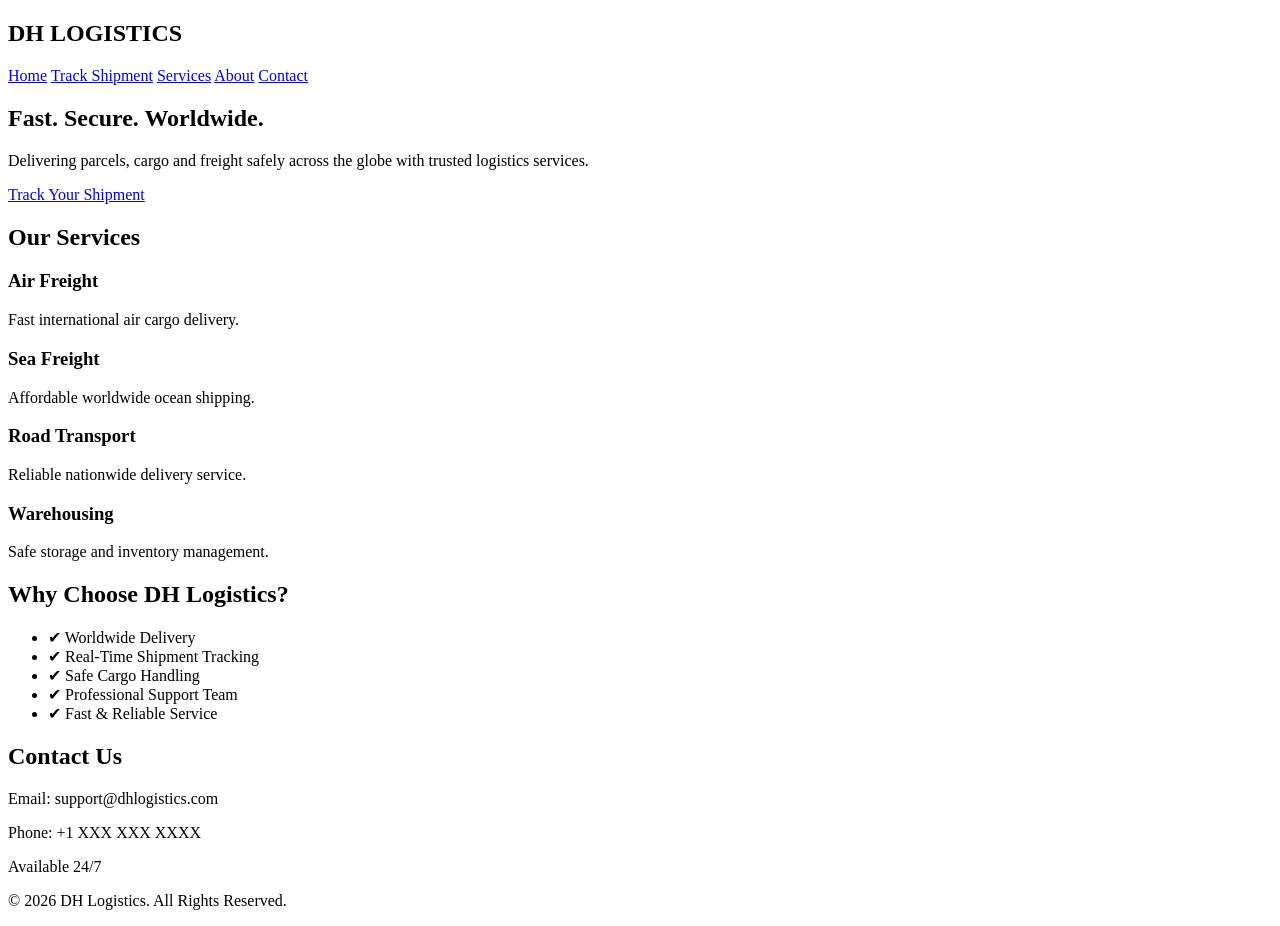
==== index.html @ b18bd750 "Create index.html" ====
<!DOCTYPE html>
<html lang="en">
<head>
<meta charset="UTF-8">
<meta name="viewport" content="width=device-width, initial-scale=1.0">

<title>DH Logistics | Worldwide Shipping</title>

<link rel="stylesheet" href="css/style.css">

<link href="https://fonts.googleapis.com/css2?family=Poppins:wght@300;400;500;600;700&display=swap" rel="stylesheet">

</head>

<body>

<header>

<div class="logo">
<h2>DH LOGISTICS</h2>
</div>

<nav>
<a href="index.html">Home</a>
<a href="track.html">Track Shipment</a>
<a href="#services">Services</a>
<a href="#about">About</a>
<a href="#contact">Contact</a>
</nav>

</header>

<section class="hero">

<div class="hero-content">

<h1>Fast. Secure. Worldwide.</h1>

<p>

Delivering parcels, cargo and freight safely across the globe with trusted logistics services.

</p>

<a href="track.html" class="btn">

Track Your Shipment

</a>

</div>

</section>

<section id="services" class="services">

<h2>Our Services</h2>

<div class="service-grid">

<div class="card">

<h3>Air Freight</h3>

<p>Fast international air cargo delivery.</p>

</div>

<div class="card">

<h3>Sea Freight</h3>

<p>Affordable worldwide ocean shipping.</p>

</div>

<div class="card">

<h3>Road Transport</h3>

<p>Reliable nationwide delivery service.</p>

</div>

<div class="card">

<h3>Warehousing</h3>

<p>Safe storage and inventory management.</p>

</div>

</div>

</section>

<section id="about" class="about">

<h2>Why Choose DH Logistics?</h2>

<ul>

<li>✔ Worldwide Delivery</li>

<li>✔ Real-Time Shipment Tracking</li>

<li>✔ Safe Cargo Handling</li>

<li>✔ Professional Support Team</li>

<li>✔ Fast & Reliable Service</li>

</ul>

</section>

<section id="contact" class="contact">

<h2>Contact Us</h2>

<p>Email: support@dhlogistics.com</p>

<p>Phone: +1 XXX XXX XXXX</p>

<p>Available 24/7</p>

</section>

<footer>

<p>

© 2026 DH Logistics. All Rights Reserved.

</p>

</footer>

</body>

</html>
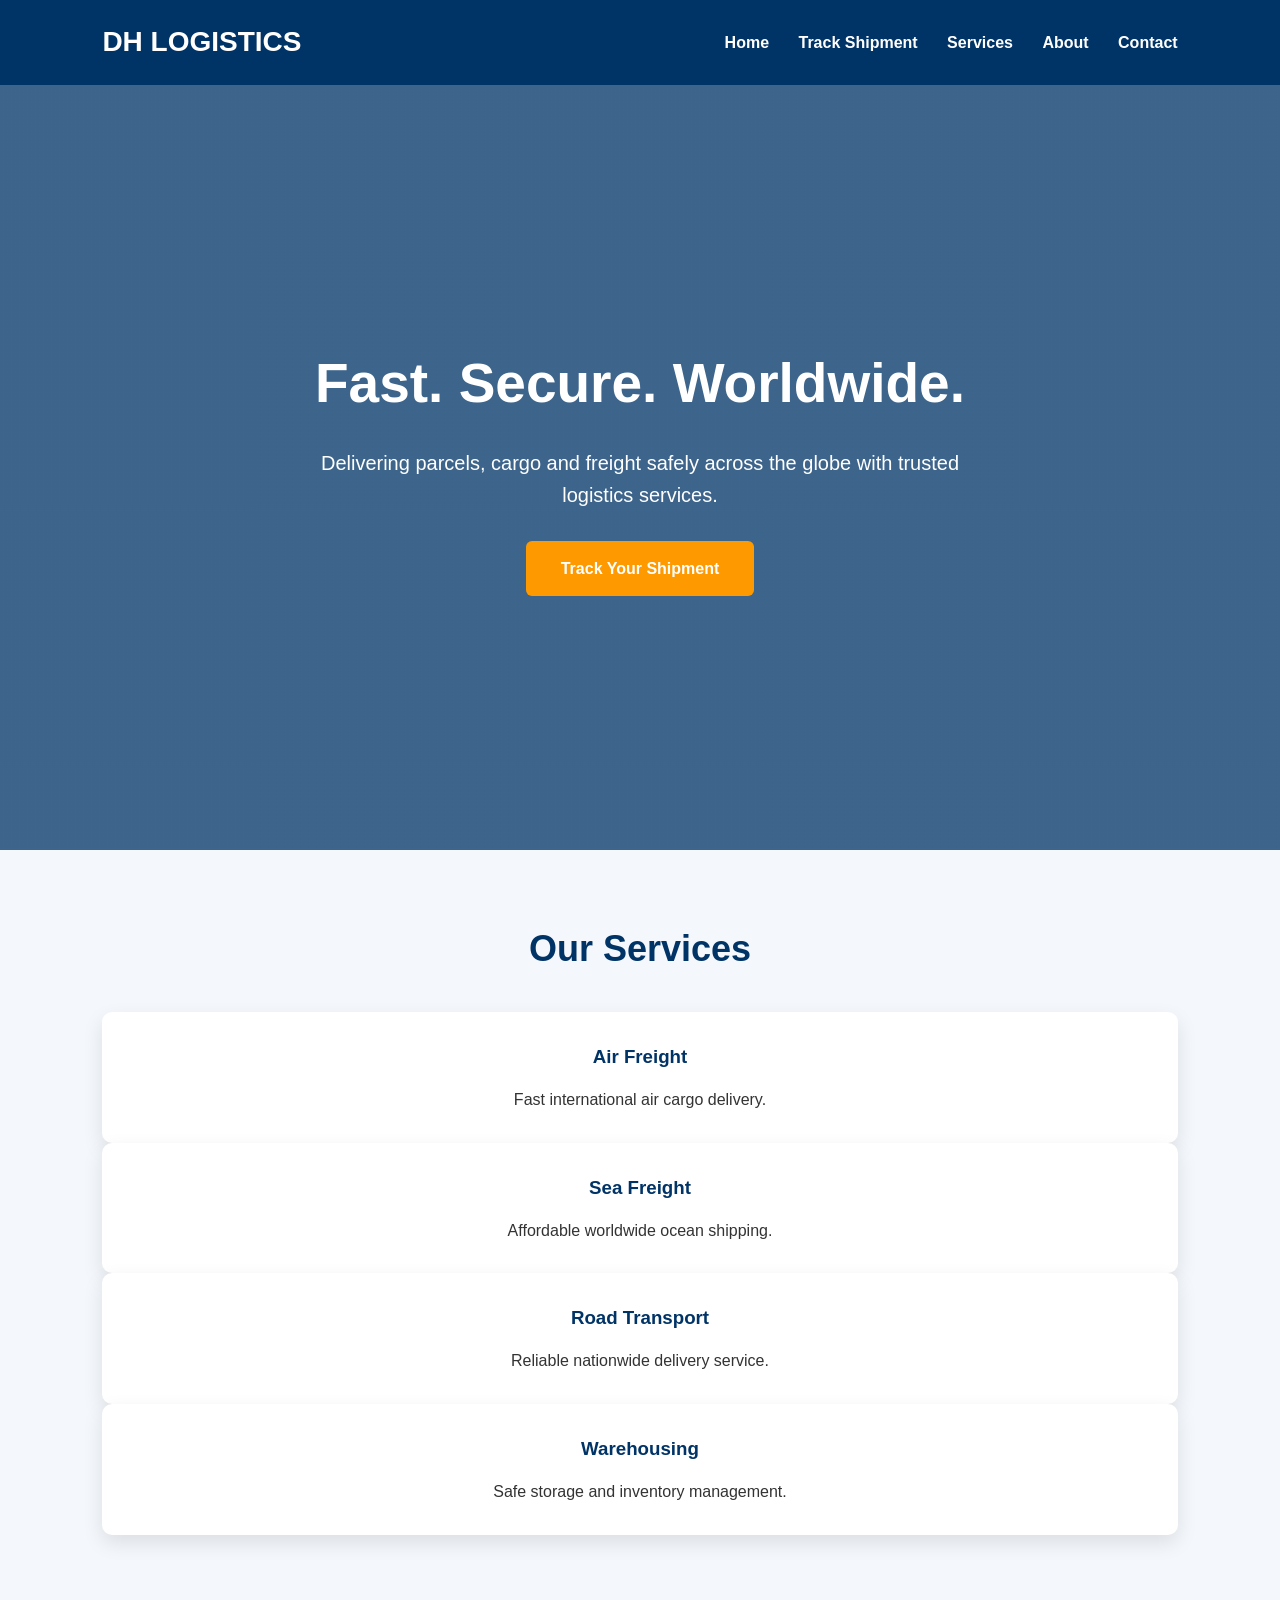
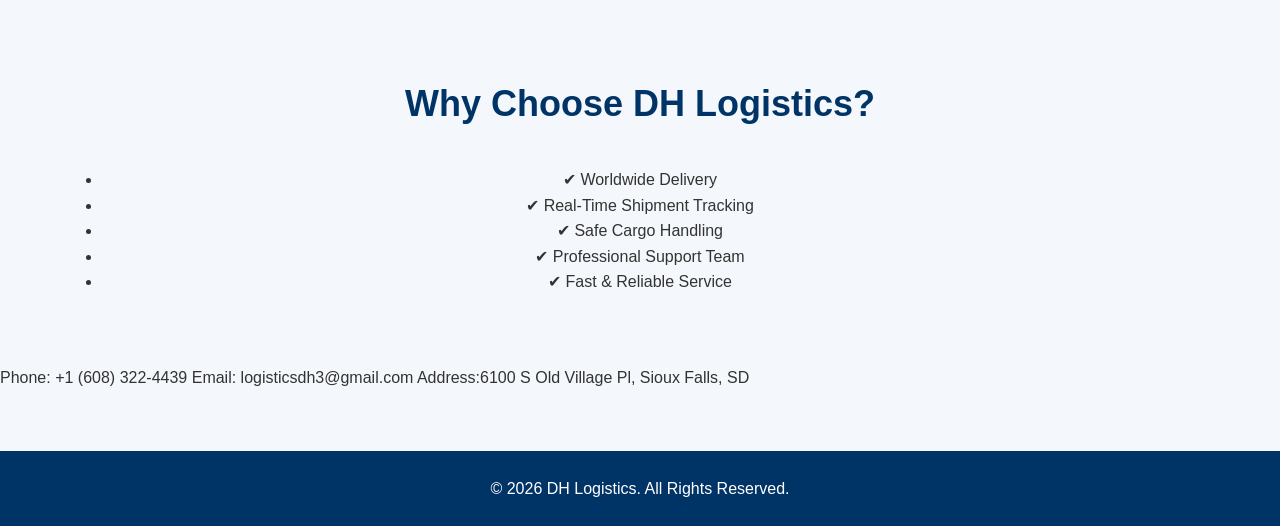
==== commit 85341a70: "Update index.html" ====
--- a/index.html
+++ b/index.html
@@ -115,14 +115,10 @@
 </section>
 
 <section id="contact" class="contact">
+Phone: +1 (608) 322-4439
+Email: logisticsdh3@gmail.com
+Address:6100 S Old Village Pl, Sioux Falls, SD
 
-<h2>Contact Us</h2>
-
-<p>Email: support@dhlogistics.com</p>
-
-<p>Phone: +1 XXX XXX XXXX</p>
-
-<p>Available 24/7</p>
 
 </section>
 
--- a/css/style.css
+++ b/css/style.css
@@ -0,0 +1,215 @@
+/* =========================
+   DH Logistics Style
+========================= */
+
+*{
+margin:0;
+padding:0;
+box-sizing:border-box;
+}
+
+body{
+font-family:Arial, Helvetica, sans-serif;
+background:#f4f7fb;
+color:#333;
+line-height:1.6;
+}
+
+/* Header */
+
+header{
+background:#003366;
+color:#fff;
+padding:20px 8%;
+display:flex;
+justify-content:space-between;
+align-items:center;
+flex-wrap:wrap;
+}
+
+.logo h2{
+font-size:28px;
+font-weight:bold;
+}
+
+nav a{
+color:white;
+text-decoration:none;
+margin-left:25px;
+font-weight:bold;
+transition:.3s;
+}
+
+nav a:hover{
+color:#ff9900;
+}
+
+/* Hero */
+
+.hero{
+background:linear-gradient(rgba(0,51,102,.75),rgba(0,51,102,.75)),
+url("https://images.unsplash.com/photo-1519003722824-194d4455a60c?auto=format&fit=crop&w=1600&q=80");
+background-size:cover;
+background-position:center;
+height:85vh;
+display:flex;
+justify-content:center;
+align-items:center;
+text-align:center;
+padding:20px;
+color:white;
+}
+
+.hero h1{
+font-size:55px;
+margin-bottom:20px;
+}
+
+.hero p{
+font-size:20px;
+max-width:700px;
+margin:auto;
+margin-bottom:30px;
+}
+
+.btn{
+display:inline-block;
+background:#ff9900;
+padding:15px 35px;
+border-radius:6px;
+text-decoration:none;
+color:white;
+font-weight:bold;
+transition:.3s;
+}
+
+.btn:hover{
+background:#e68900;
+}
+
+/* Sections */
+
+.services,
+.about{
+padding:70px 8%;
+text-align:center;
+}
+
+.services h2,
+.about h2{
+font-size:36px;
+margin-bottom:35px;
+color:#003366;
+}
+
+/* Cards */
+
+.cards{
+display:grid;
+grid-template-columns:repeat(auto-fit,minmax(230px,1fr));
+gap:25px;
+}
+
+.card{
+background:white;
+padding:30px;
+border-radius:10px;
+box-shadow:0 8px 20px rgba(0,0,0,.1);
+transition:.3s;
+}
+
+.card:hover{
+transform:translateY(-8px);
+}
+
+.card h3{
+color:#003366;
+margin-bottom:15px;
+}
+
+/* Tracking Page */
+
+.container{
+max-width:750px;
+margin:50px auto;
+background:white;
+padding:35px;
+border-radius:10px;
+box-shadow:0 8px 20px rgba(0,0,0,.1);
+}
+
+input{
+width:100%;
+padding:15px;
+font-size:17px;
+border:1px solid #ccc;
+border-radius:6px;
+margin:20px 0;
+}
+
+button{
+width:100%;
+padding:15px;
+background:#ff9900;
+border:none;
+color:white;
+font-size:18px;
+font-weight:bold;
+border-radius:6px;
+cursor:pointer;
+transition:.3s;
+}
+
+button:hover{
+background:#e68900;
+}
+
+#result{
+margin-top:30px;
+padding:25px;
+background:#eef5ff;
+border-radius:8px;
+}
+
+/* Footer */
+
+footer{
+background:#003366;
+color:white;
+text-align:center;
+padding:25px;
+margin-top:60px;
+}
+
+/* Mobile */
+
+@media(max-width:768px){
+
+header{
+flex-direction:column;
+text-align:center;
+}
+
+nav{
+margin-top:15px;
+}
+
+nav a{
+display:block;
+margin:10px 0;
+}
+
+.hero{
+height:auto;
+padding:90px 20px;
+}
+
+.hero h1{
+font-size:38px;
+}
+
+.hero p{
+font-size:18px;
+}
+
+}
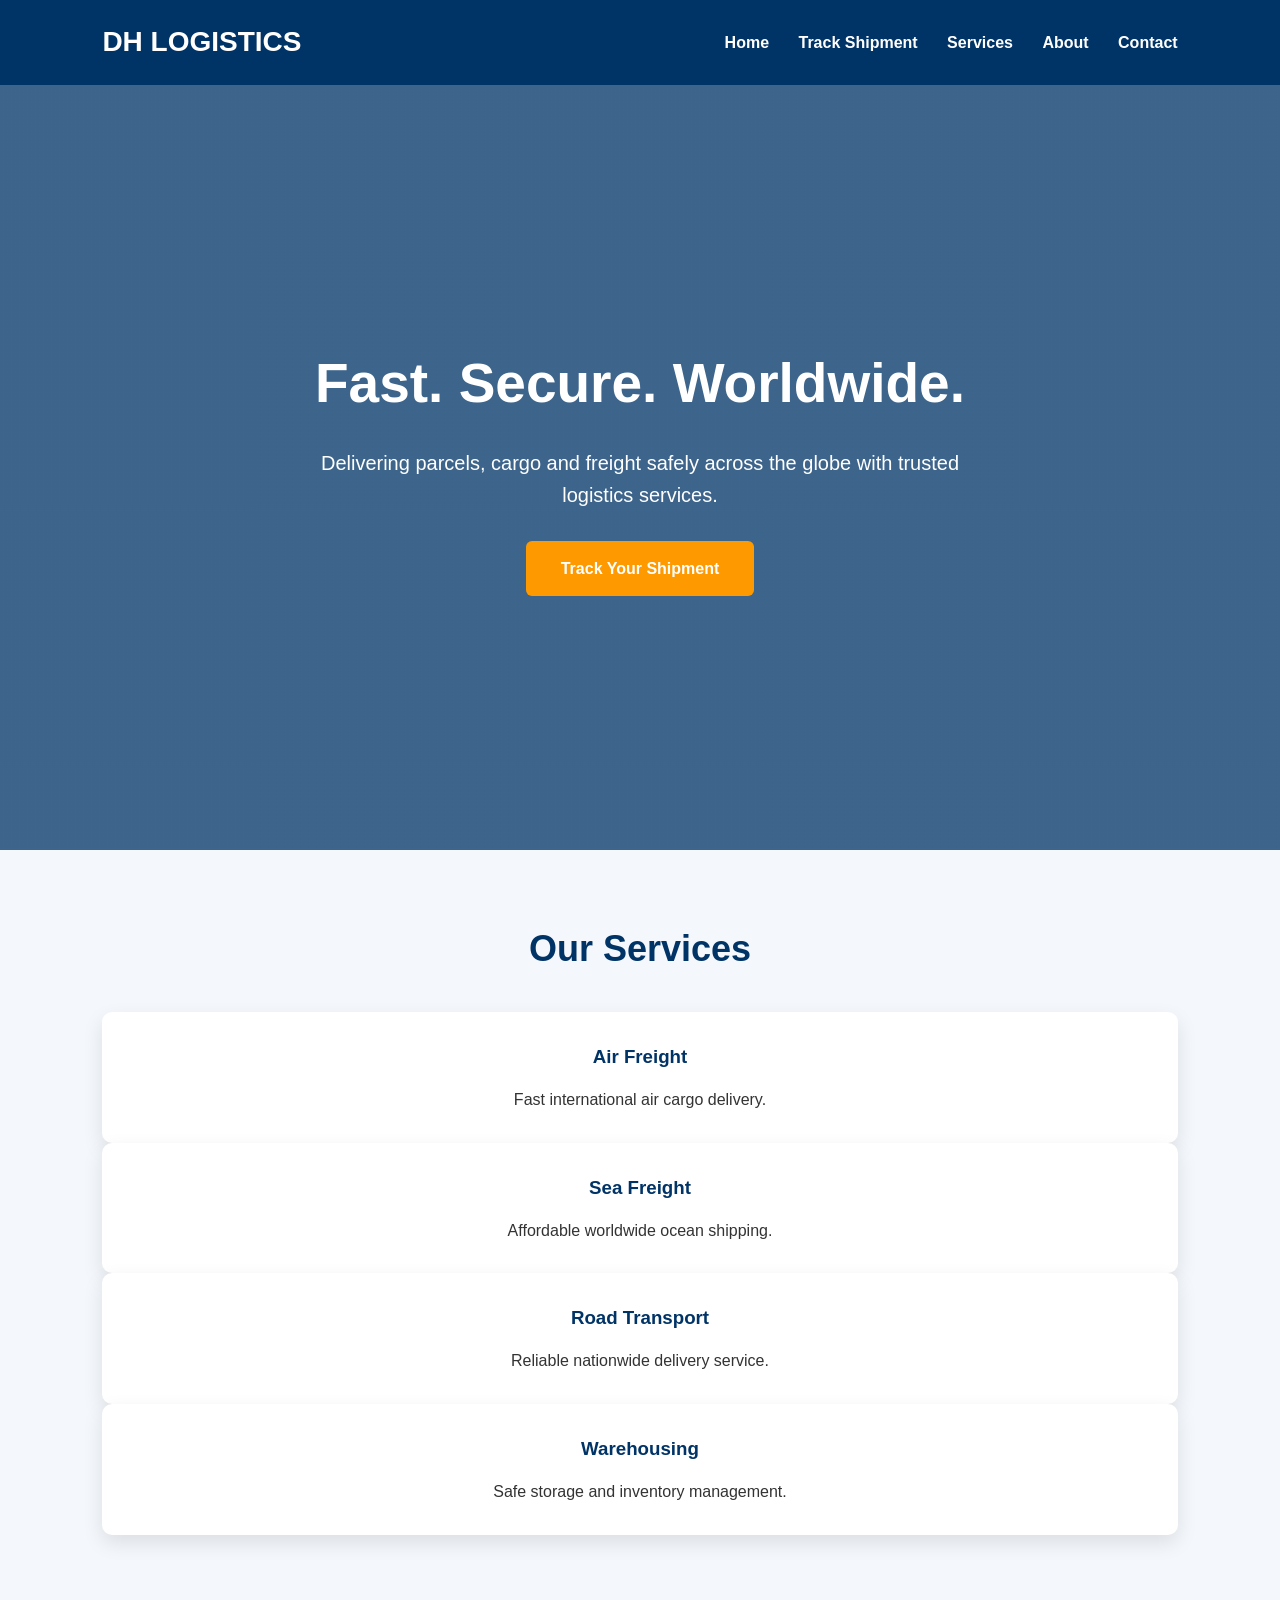
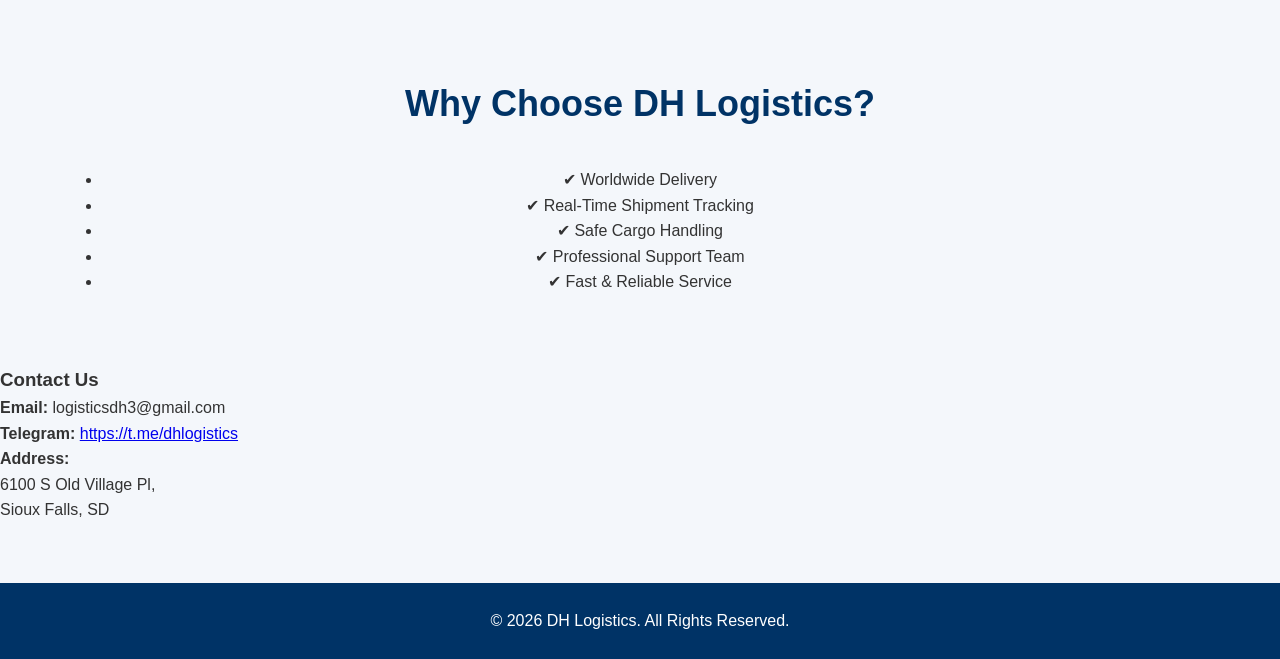
==== commit 123dde91: "Update index.html" ====
--- a/index.html
+++ b/index.html
@@ -114,11 +114,20 @@
 
 </section>
 
-<section id="contact" class="contact">
-Phone: +1 (608) 322-4439
-Email: logisticsdh3@gmail.com
-Address:6100 S Old Village Pl, Sioux Falls, SD
+<h3>Contact Us</h3>
 
+<p><strong>Email:</strong> logisticsdh3@gmail.com</p>
+
+<p><strong>Telegram:</strong>
+<a href="https://t.me/dhlogistics" target="_blank">
+https://t.me/dhlogistics
+</a>
+</p>
+
+<p><strong>Address:</strong><br>
+6100 S Old Village Pl,<br>
+Sioux Falls, SD
+</p>
 
 </section>
 
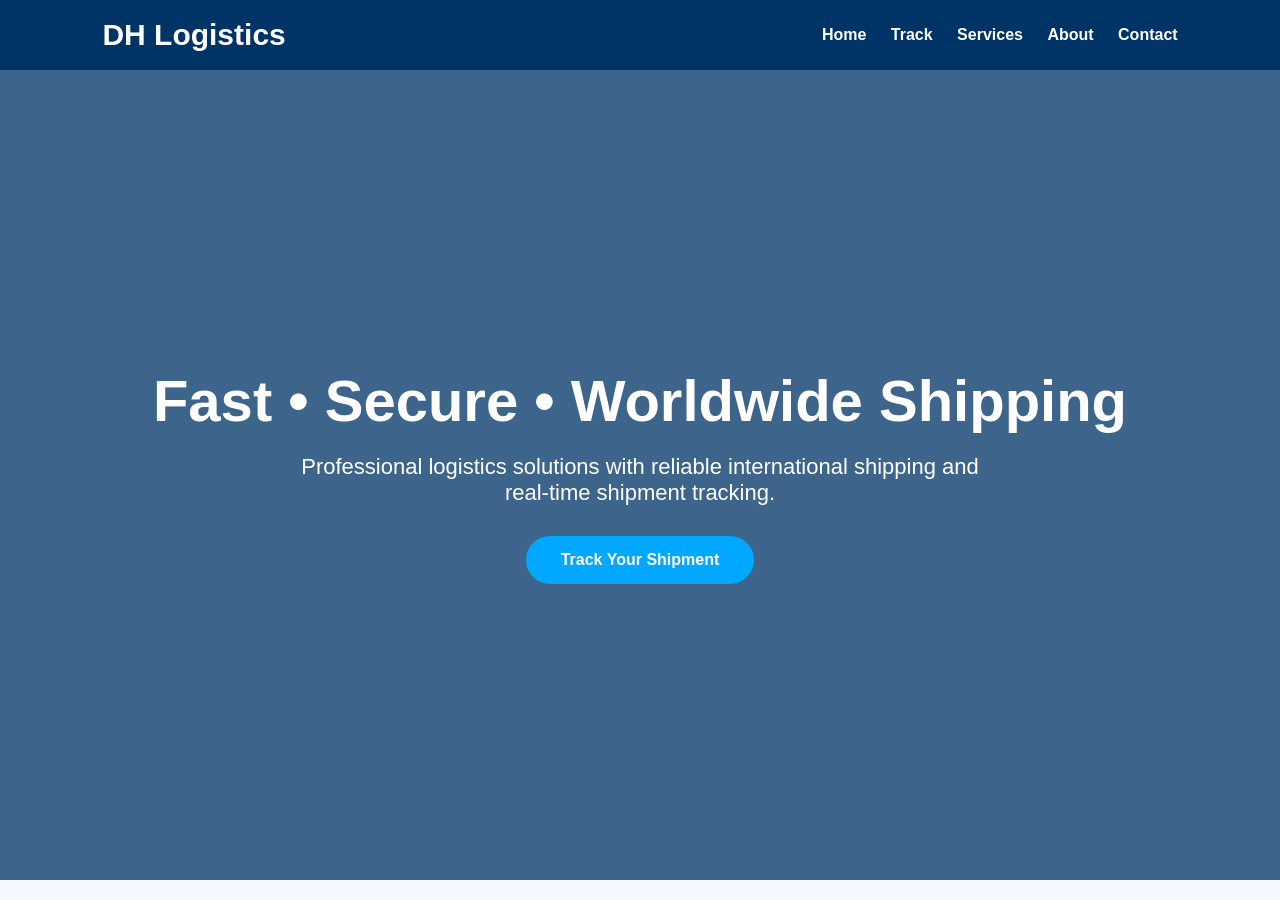
==== commit a6cbe30e: "Update index.html" ====
--- a/index.html
+++ b/index.html
@@ -3,144 +3,121 @@
 <head>
 <meta charset="UTF-8">
 <meta name="viewport" content="width=device-width, initial-scale=1.0">
+<title>DH Logistics | Fast, Secure & Worldwide Shipping</title>
 
-<title>DH Logistics | Worldwide Shipping</title>
+<style>
+*{
+margin:0;
+padding:0;
+box-sizing:border-box;
+font-family:Arial,Helvetica,sans-serif;
+}
 
-<link rel="stylesheet" href="css/style.css">
+body{
+background:#f4f8fc;
+color:#333;
+}
 
-<link href="https://fonts.googleapis.com/css2?family=Poppins:wght@300;400;500;600;700&display=swap" rel="stylesheet">
+header{
+background:#003366;
+padding:18px 8%;
+display:flex;
+justify-content:space-between;
+align-items:center;
+position:sticky;
+top:0;
+z-index:1000;
+}
 
+.logo{
+color:white;
+font-size:30px;
+font-weight:bold;
+}
+
+nav a{
+color:white;
+text-decoration:none;
+margin-left:20px;
+font-weight:bold;
+}
+
+nav a:hover{
+color:#00A8FF;
+}
+
+.hero{
+height:90vh;
+display:flex;
+justify-content:center;
+align-items:center;
+text-align:center;
+background:linear-gradient(rgba(0,51,102,.75),rgba(0,51,102,.75)),
+url("https://images.unsplash.com/photo-1519003722824-194d4455a60c?auto=format&fit=crop&w=1600&q=80");
+background-size:cover;
+background-position:center;
+color:white;
+padding:20px;
+}
+
+.hero h1{
+font-size:58px;
+margin-bottom:20px;
+}
+
+.hero p{
+font-size:22px;
+max-width:700px;
+margin:auto;
+}
+
+.btn{
+display:inline-block;
+margin-top:30px;
+padding:15px 35px;
+background:#00A8FF;
+color:white;
+text-decoration:none;
+border-radius:40px;
+font-weight:bold;
+}
+
+.btn:hover{
+background:#0088dd;
+}
+</style>
 </head>
 
 <body>
 
 <header>
 
-<div class="logo">
-<h2>DH LOGISTICS</h2>
-</div>
+<div class="logo">DH Logistics</div>
 
 <nav>
-<a href="index.html">Home</a>
-<a href="track.html">Track Shipment</a>
-<a href="#services">Services</a>
-<a href="#about">About</a>
-<a href="#contact">Contact</a>
+<a href="#">Home</a>
+<a href="track.html">Track</a>
+<a href="#">Services</a>
+<a href="#">About</a>
+<a href="#">Contact</a>
 </nav>
 
 </header>
 
 <section class="hero">
 
-<div class="hero-content">
+<div>
 
-<h1>Fast. Secure. Worldwide.</h1>
+<h1>Fast • Secure • Worldwide Shipping</h1>
 
 <p>
-
-Delivering parcels, cargo and freight safely across the globe with trusted logistics services.
-
+Professional logistics solutions with reliable international shipping and real-time shipment tracking.
 </p>
 
 <a href="track.html" class="btn">
-
 Track Your Shipment
-
 </a>
 
 </div>
 
 </section>
-
-<section id="services" class="services">
-
-<h2>Our Services</h2>
-
-<div class="service-grid">
-
-<div class="card">
-
-<h3>Air Freight</h3>
-
-<p>Fast international air cargo delivery.</p>
-
-</div>
-
-<div class="card">
-
-<h3>Sea Freight</h3>
-
-<p>Affordable worldwide ocean shipping.</p>
-
-</div>
-
-<div class="card">
-
-<h3>Road Transport</h3>
-
-<p>Reliable nationwide delivery service.</p>
-
-</div>
-
-<div class="card">
-
-<h3>Warehousing</h3>
-
-<p>Safe storage and inventory management.</p>
-
-</div>
-
-</div>
-
-</section>
-
-<section id="about" class="about">
-
-<h2>Why Choose DH Logistics?</h2>
-
-<ul>
-
-<li>✔ Worldwide Delivery</li>
-
-<li>✔ Real-Time Shipment Tracking</li>
-
-<li>✔ Safe Cargo Handling</li>
-
-<li>✔ Professional Support Team</li>
-
-<li>✔ Fast & Reliable Service</li>
-
-</ul>
-
-</section>
-
-<h3>Contact Us</h3>
-
-<p><strong>Email:</strong> logisticsdh3@gmail.com</p>
-
-<p><strong>Telegram:</strong>
-<a href="https://t.me/dhlogistics" target="_blank">
-https://t.me/dhlogistics
-</a>
-</p>
-
-<p><strong>Address:</strong><br>
-6100 S Old Village Pl,<br>
-Sioux Falls, SD
-</p>
-
-</section>
-
-<footer>
-
-<p>
-
-© 2026 DH Logistics. All Rights Reserved.
-
-</p>
-
-</footer>
-
-</body>
-
-</html>
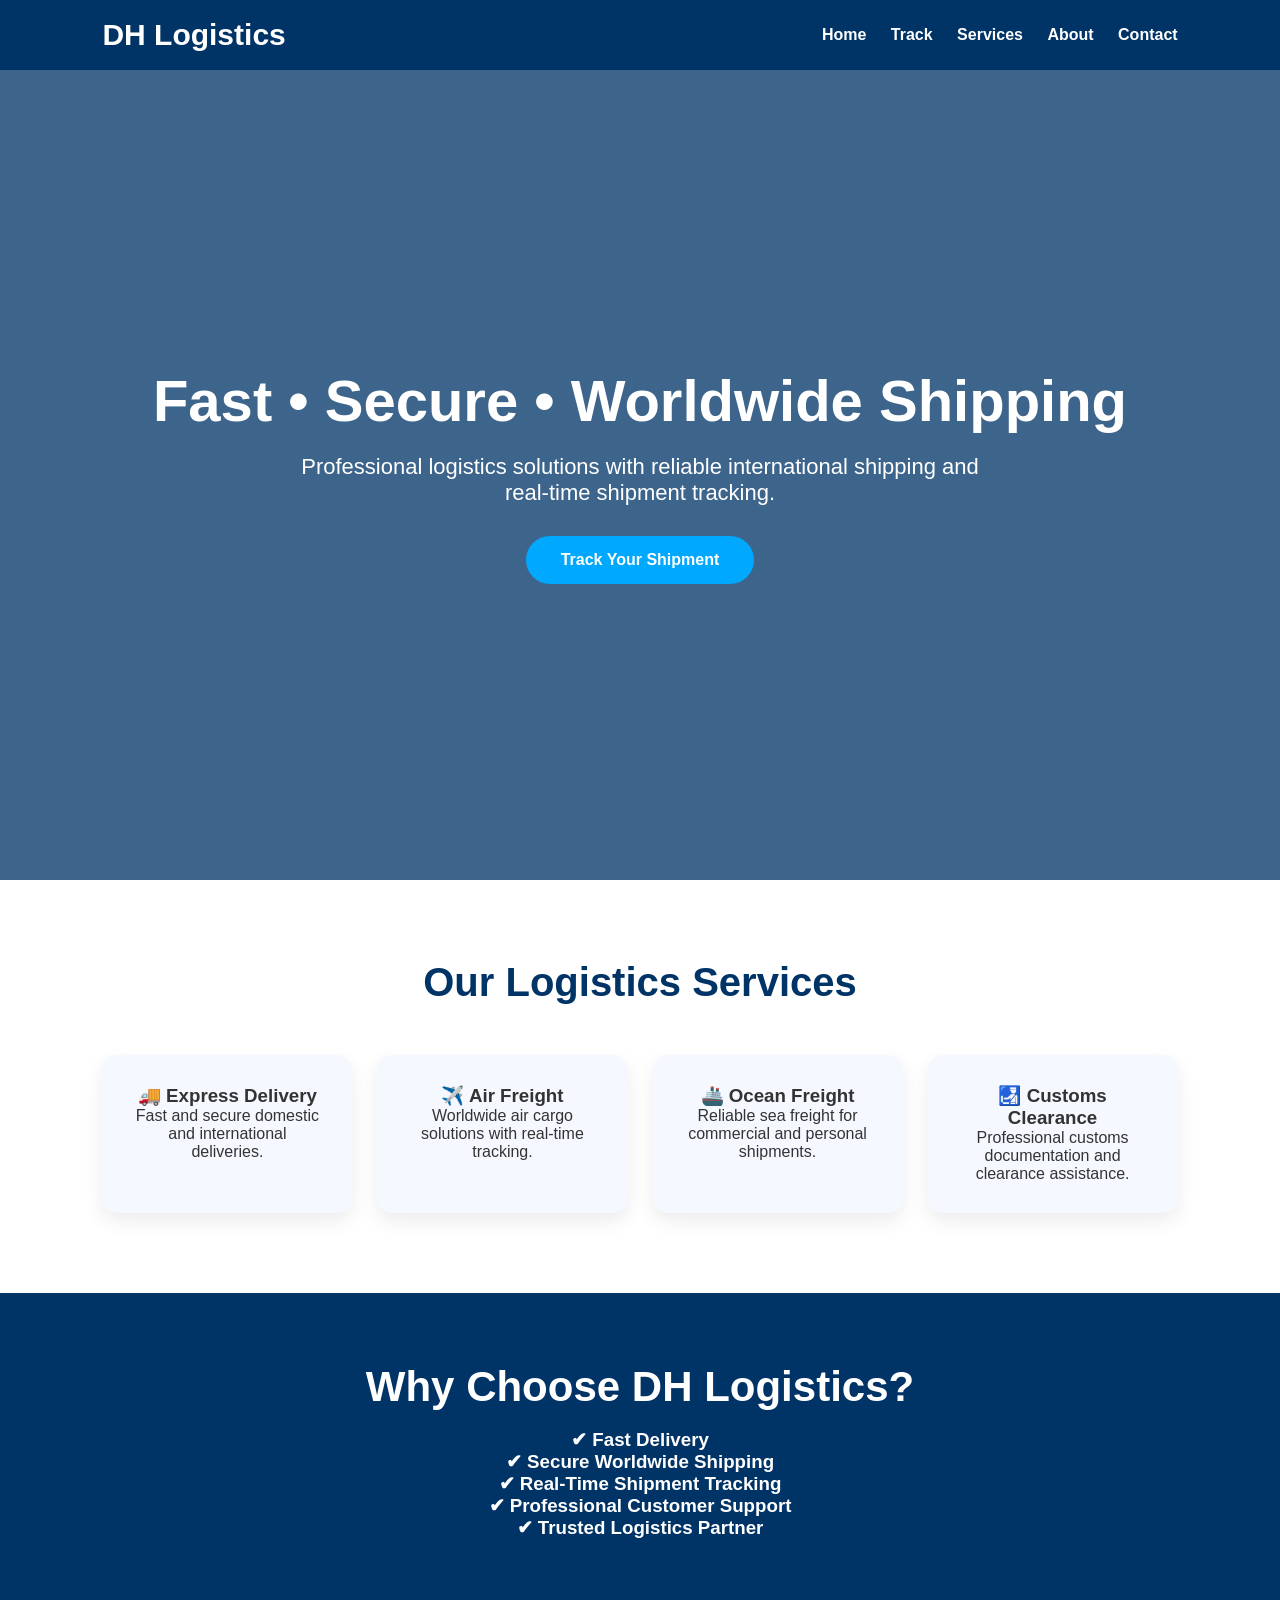
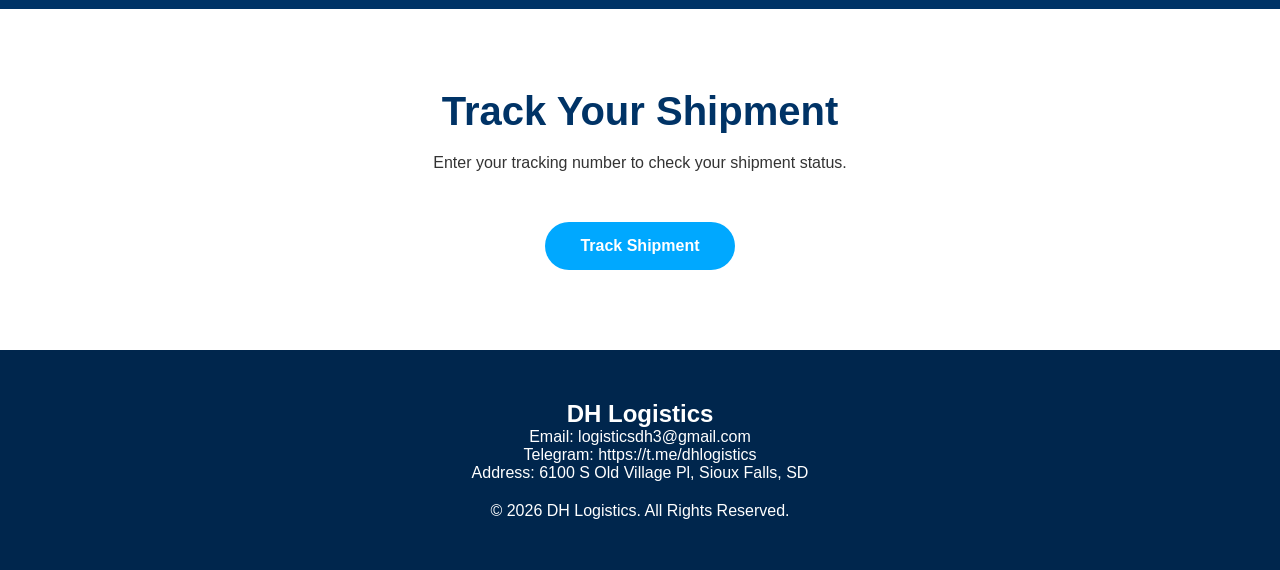
==== commit e1586f90: "Update index.html" ====
--- a/index.html
+++ b/index.html
@@ -121,3 +121,83 @@
 </div>
 
 </section>
+<section style="padding:80px 8%; background:#fff;">
+
+<h2 style="text-align:center;color:#003366;font-size:40px;margin-bottom:50px;">
+Our Logistics Services
+</h2>
+
+<div style="display:grid;grid-template-columns:repeat(auto-fit,minmax(250px,1fr));gap:25px;">
+
+<div style="background:#f5f9ff;padding:30px;border-radius:15px;text-align:center;box-shadow:0 8px 20px rgba(0,0,0,.08);">
+<h3>🚚 Express Delivery</h3>
+<p>Fast and secure domestic and international deliveries.</p>
+</div>
+
+<div style="background:#f5f9ff;padding:30px;border-radius:15px;text-align:center;box-shadow:0 8px 20px rgba(0,0,0,.08);">
+<h3>✈️ Air Freight</h3>
+<p>Worldwide air cargo solutions with real-time tracking.</p>
+</div>
+
+<div style="background:#f5f9ff;padding:30px;border-radius:15px;text-align:center;box-shadow:0 8px 20px rgba(0,0,0,.08);">
+<h3>🚢 Ocean Freight</h3>
+<p>Reliable sea freight for commercial and personal shipments.</p>
+</div>
+
+<div style="background:#f5f9ff;padding:30px;border-radius:15px;text-align:center;box-shadow:0 8px 20px rgba(0,0,0,.08);">
+<h3>🛃 Customs Clearance</h3>
+<p>Professional customs documentation and clearance assistance.</p>
+</div>
+
+</div>
+
+</section>
+
+<section style="background:#003366;color:white;padding:70px 8%;text-align:center;">
+
+<h2 style="font-size:42px;">Why Choose DH Logistics?</h2>
+
+<br>
+
+<h3>✔ Fast Delivery</h3>
+<h3>✔ Secure Worldwide Shipping</h3>
+<h3>✔ Real-Time Shipment Tracking</h3>
+<h3>✔ Professional Customer Support</h3>
+<h3>✔ Trusted Logistics Partner</h3>
+
+</section>
+
+<section style="padding:80px 8%;background:#fff;text-align:center;">
+
+<h2 style="color:#003366;font-size:40px;">
+Track Your Shipment
+</h2>
+
+<p style="margin:20px 0;">
+Enter your tracking number to check your shipment status.
+</p>
+
+<a href="track.html" class="btn">
+Track Shipment
+</a>
+
+</section>
+
+<footer style="background:#00264d;color:white;padding:50px;text-align:center;">
+
+<h2>DH Logistics</h2>
+
+<p>Email: logisticsdh3@gmail.com</p>
+
+<p>Telegram: https://t.me/dhlogistics</p>
+
+<p>Address: 6100 S Old Village Pl, Sioux Falls, SD</p>
+
+<p style="margin-top:20px;">
+© 2026 DH Logistics. All Rights Reserved.
+</p>
+
+</footer>
+
+</body>
+</html>
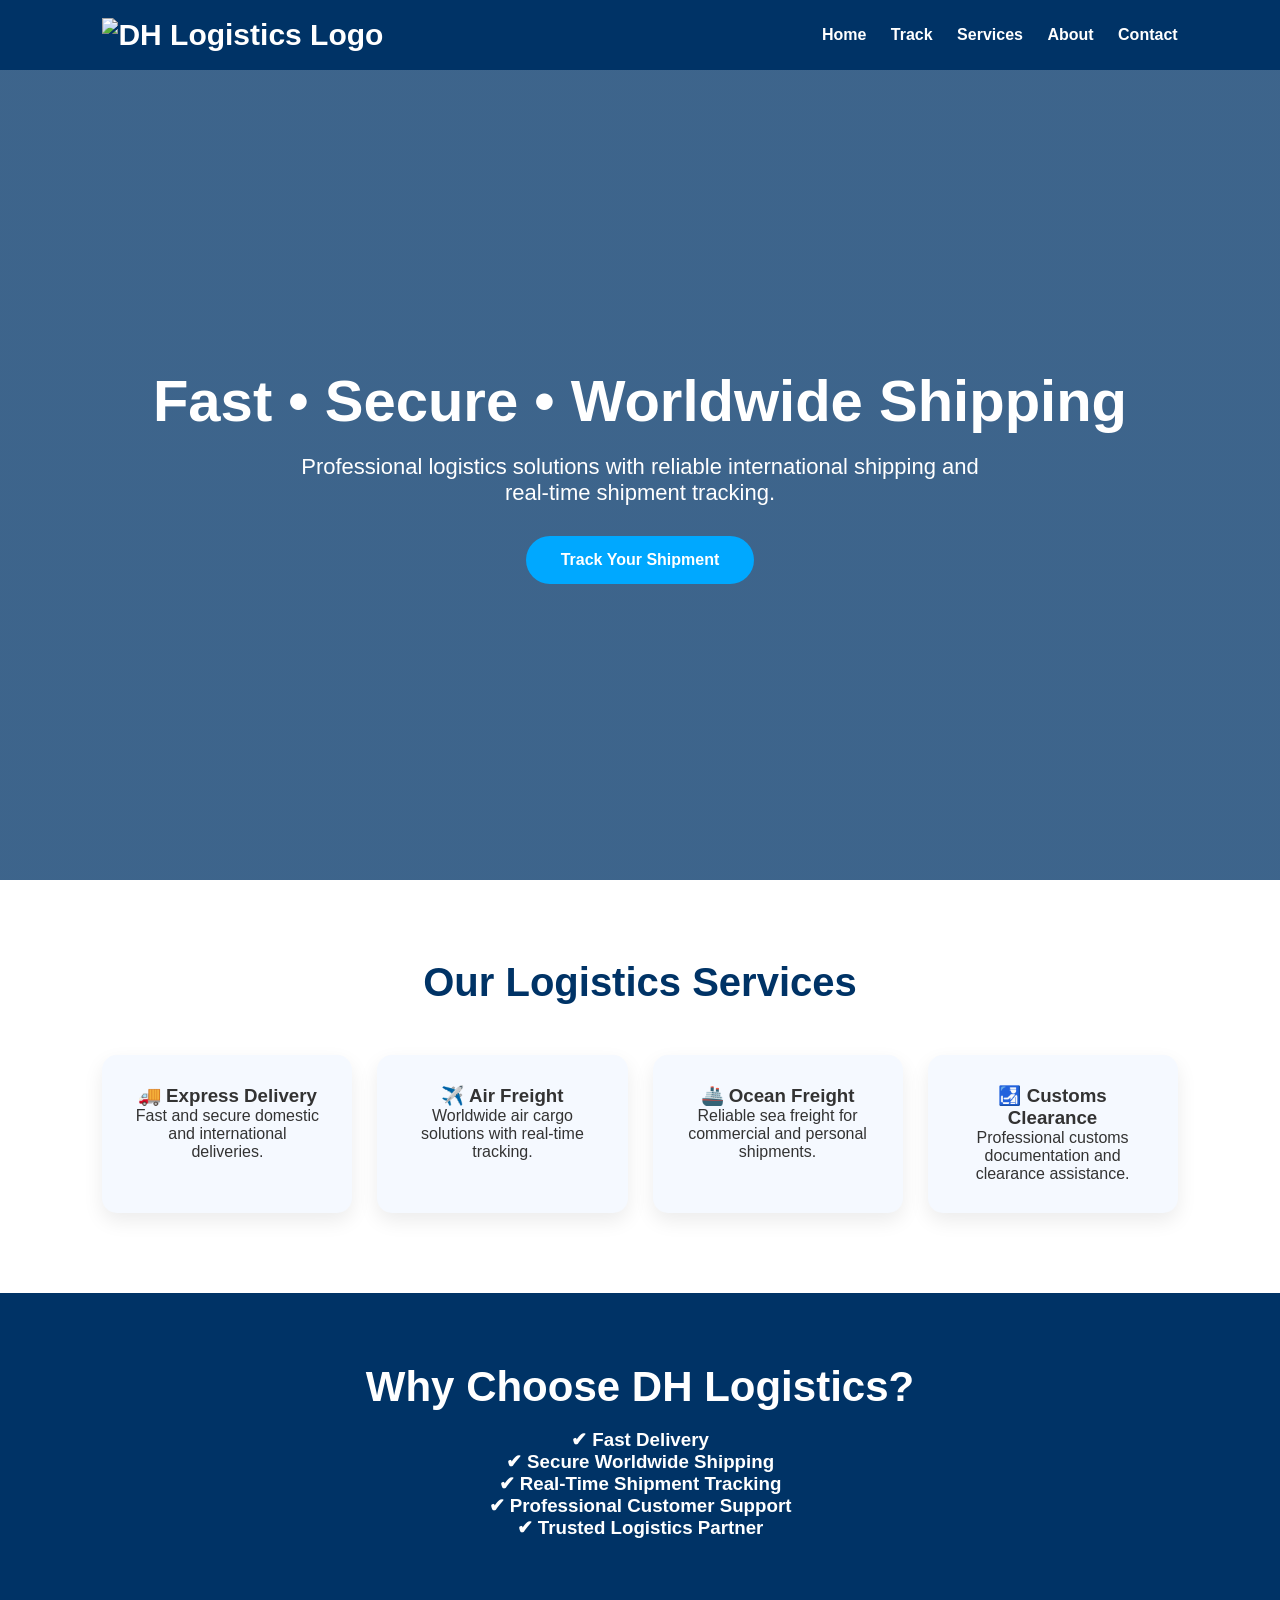
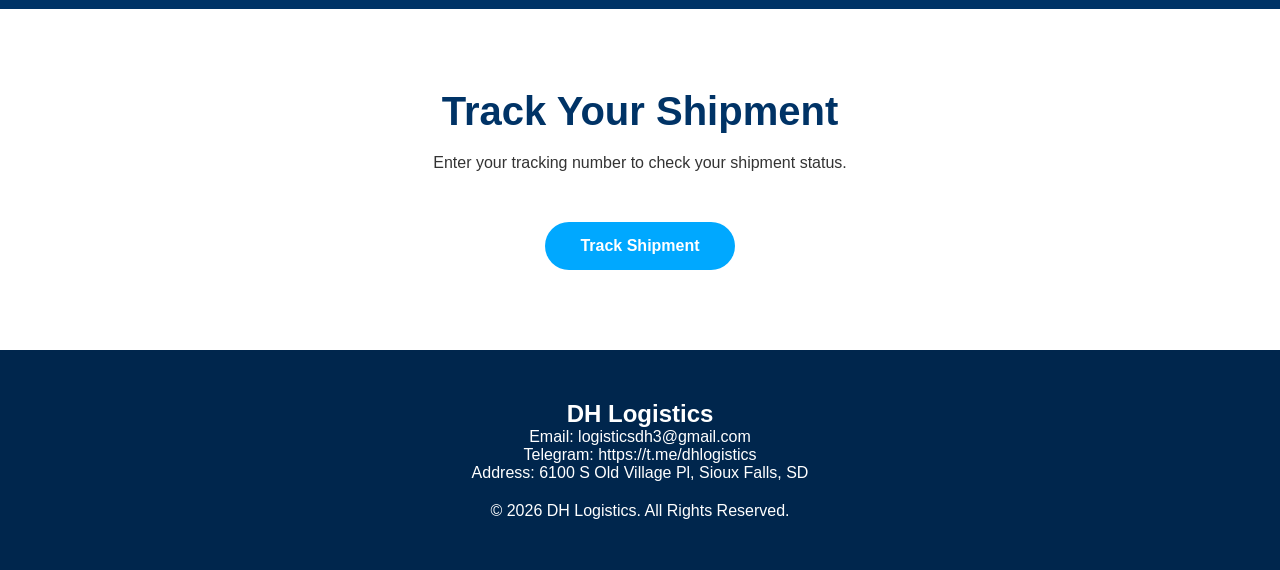
==== commit aa0329de: "Update index.html" ====
--- a/index.html
+++ b/index.html
@@ -92,7 +92,9 @@
 
 <header>
 
-<div class="logo">DH Logistics</div>
+<div class="logo">
+    <img src="images/logo.png" alt="DH Logistics Logo" style="height:60px;">
+</div>
 
 <nav>
 <a href="#">Home</a>
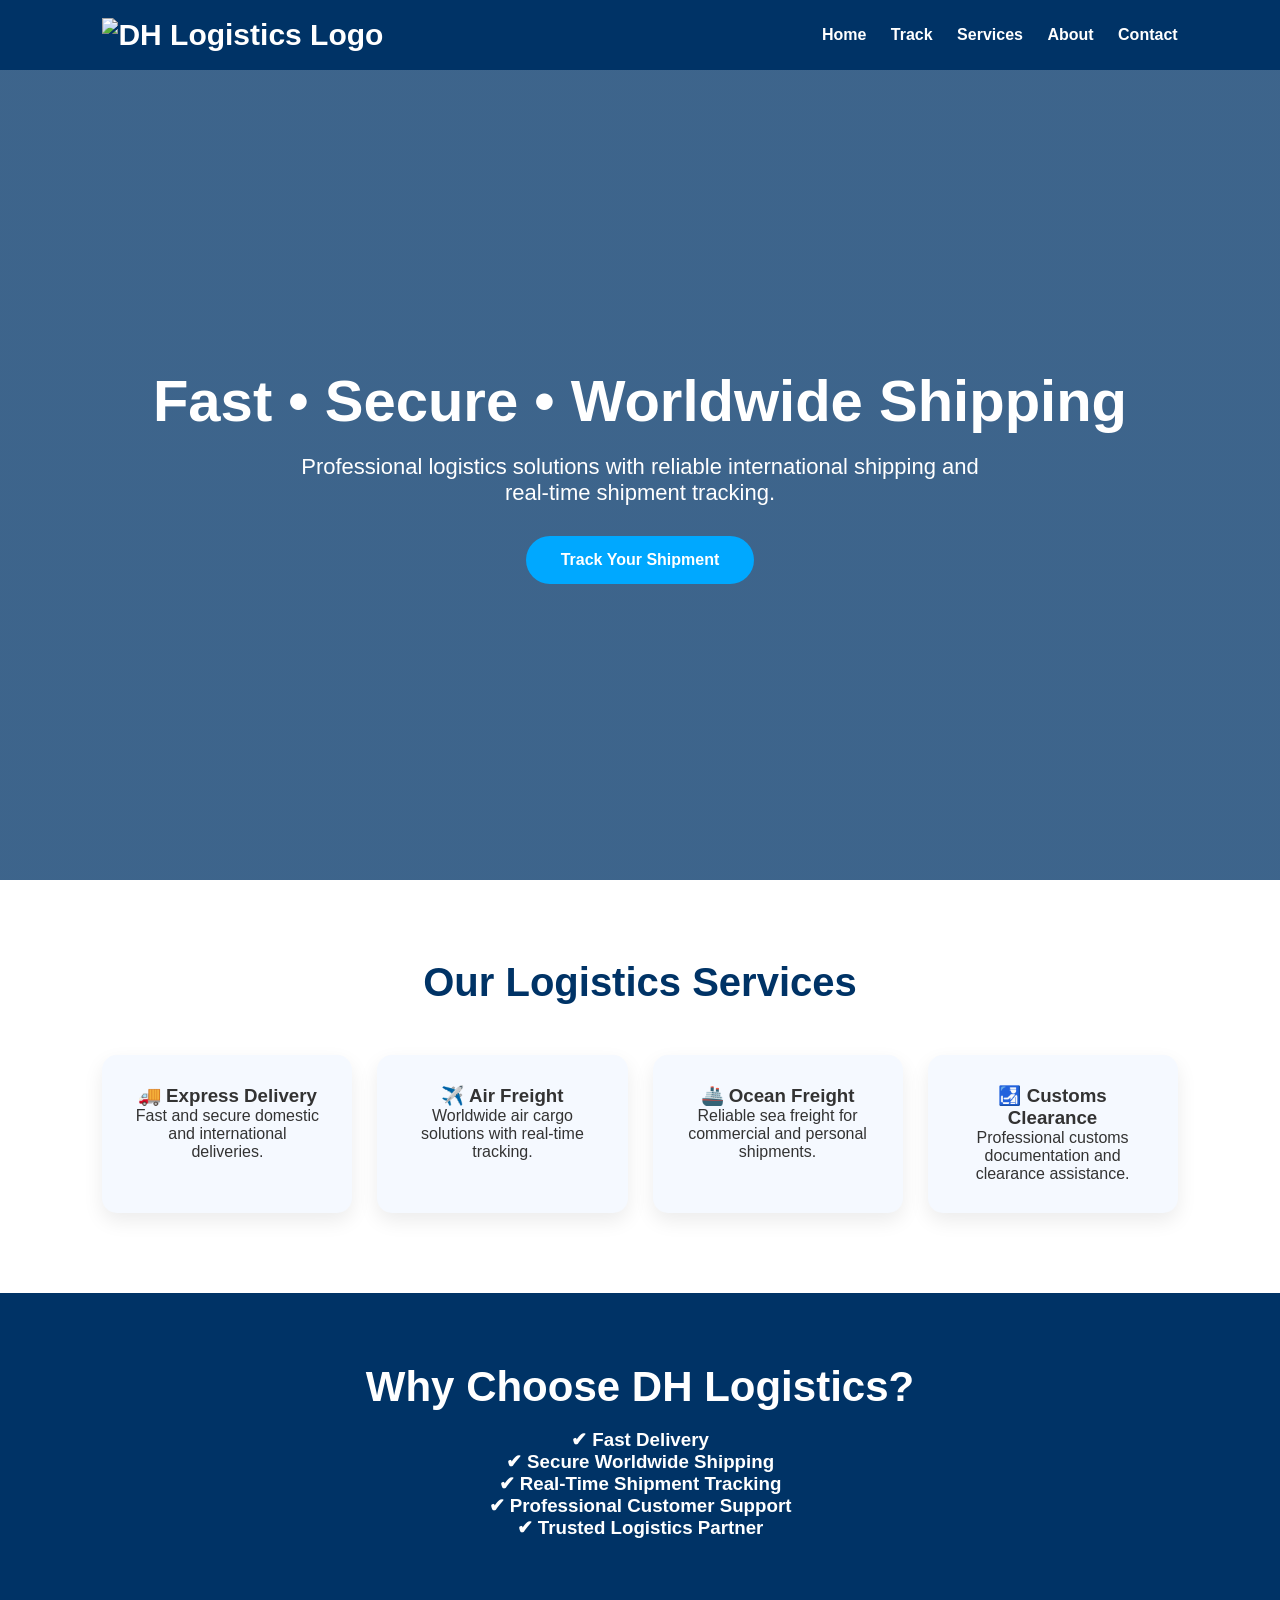
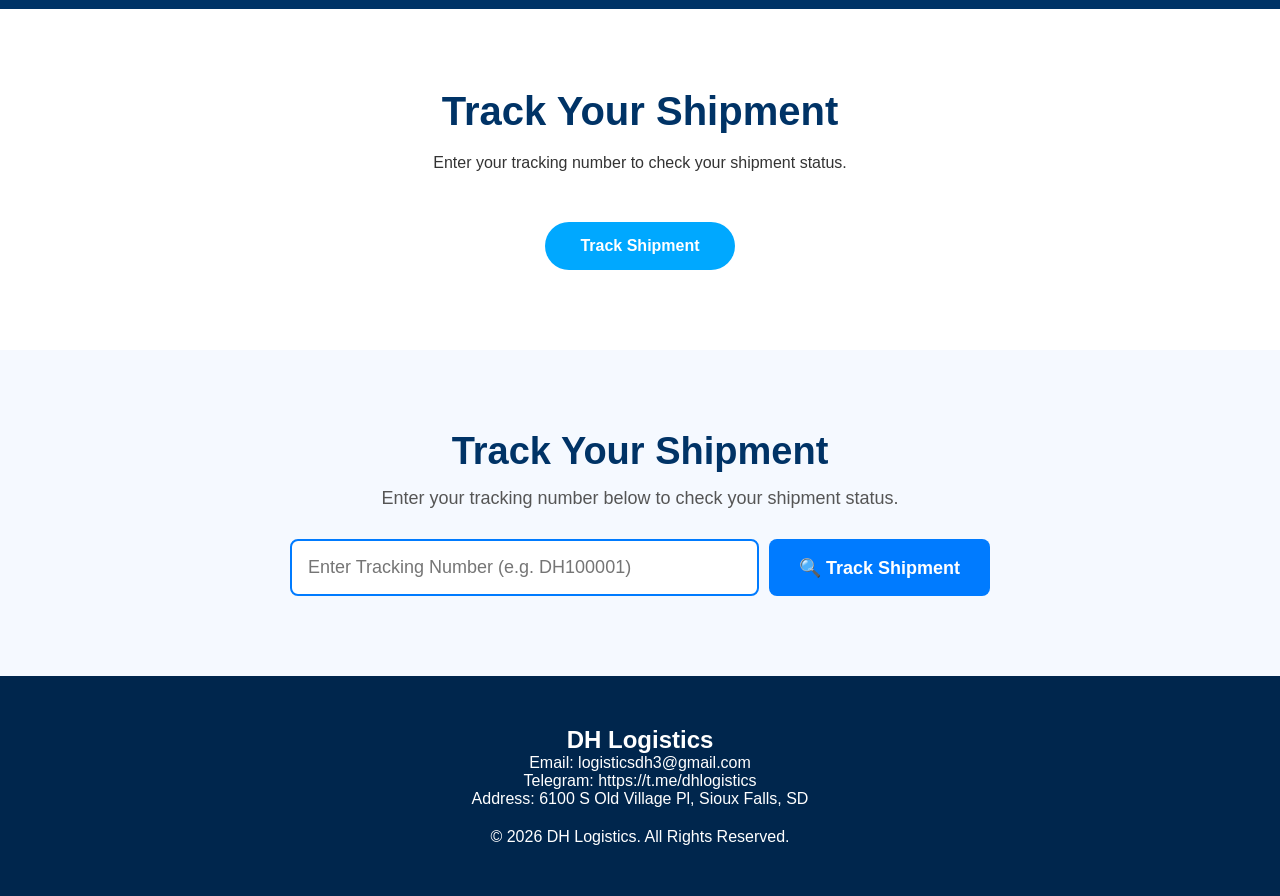
==== commit e0f1cdb2: "Update index.html" ====
--- a/index.html
+++ b/index.html
@@ -184,7 +184,51 @@
 </a>
 
 </section>
-
+<section style="padding:80px 20px;background:#f5f9ff;text-align:center;">
+
+<h2 style="font-size:38px;color:#003366;">
+Track Your Shipment
+</h2>
+
+<p style="font-size:18px;color:#555;margin:15px 0 30px;">
+Enter your tracking number below to check your shipment status.
+</p>
+
+<form action="track.html" method="GET" style="max-width:700px;margin:auto;display:flex;gap:10px;flex-wrap:wrap;justify-content:center;">
+
+<input
+type="text"
+name="tracking"
+placeholder="Enter Tracking Number (e.g. DH100001)"
+required
+style="
+flex:1;
+min-width:250px;
+padding:16px;
+font-size:18px;
+border:2px solid #007BFF;
+border-radius:8px;
+outline:none;
+">
+
+<button
+type="submit"
+style="
+padding:16px 30px;
+background:#007BFF;
+color:white;
+border:none;
+border-radius:8px;
+font-size:18px;
+font-weight:bold;
+cursor:pointer;
+">
+🔍 Track Shipment
+</button>
+
+</form>
+
+</section>
 <footer style="background:#00264d;color:white;padding:50px;text-align:center;">
 
 <h2>DH Logistics</h2>
@@ -198,7 +242,26 @@
 <p style="margin-top:20px;">
 © 2026 DH Logistics. All Rights Reserved.
 </p>
-
+<script>
+const counters = document.querySelectorAll(".count");
+
+counters.forEach(counter => {
+  const update = () => {
+    const target = +counter.dataset.target;
+    const count = +counter.innerText;
+    const increment = target / 200;
+
+    if (count < target) {
+      counter.innerText = Math.ceil(count + increment);
+      setTimeout(update, 15);
+    } else {
+      counter.innerText = target;
+    }
+  };
+
+  update();
+});
+</script>
 </footer>
 
 </body>
